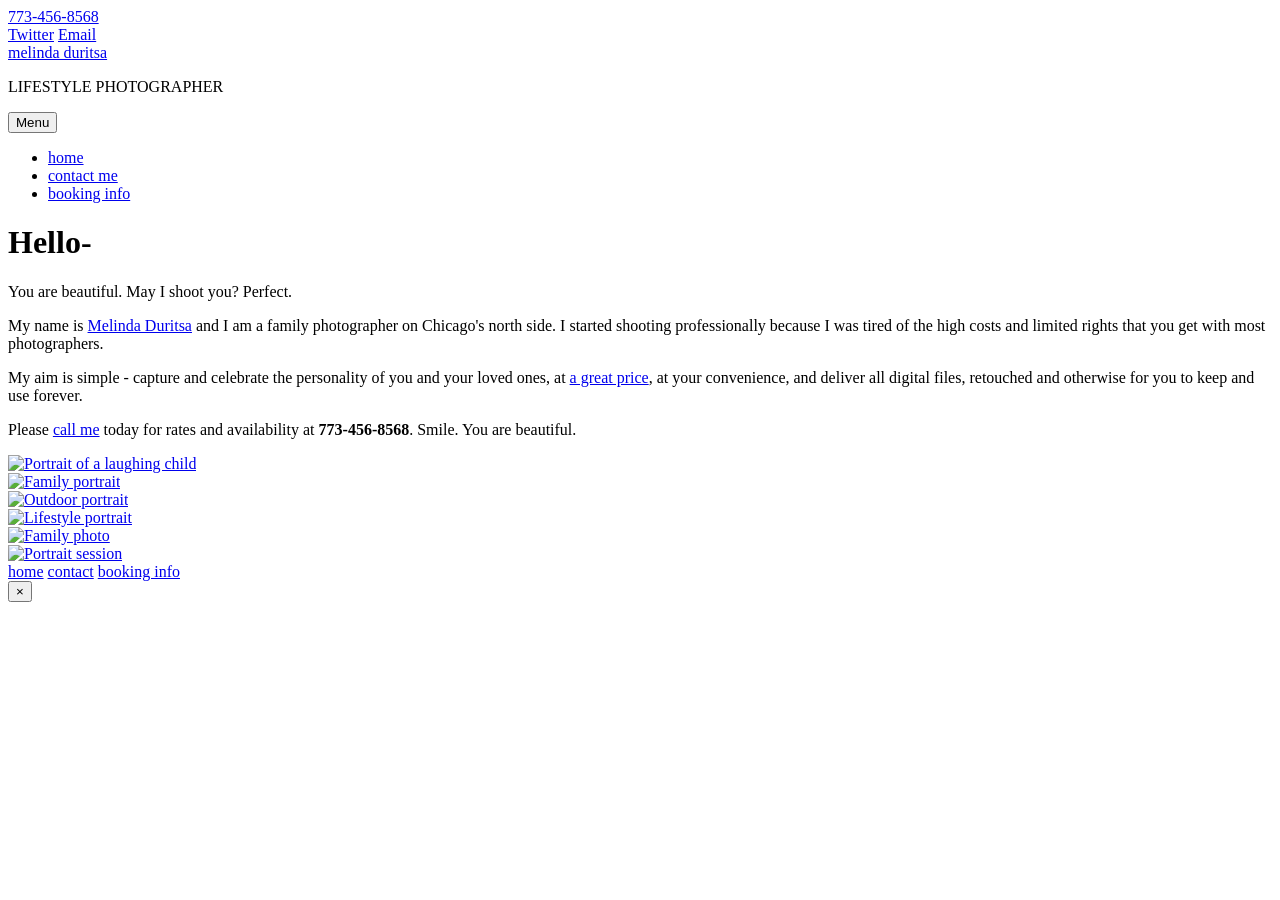
==== index.html @ cd5fc7f1 "Add static site pages, styles, and scripts" ====
<!DOCTYPE html>
<html lang="en">
<head>
  <meta charset="utf-8">
  <meta name="viewport" content="width=device-width, initial-scale=1">
  <title>melinda duritsa - home</title>
  <meta name="description" content="Melinda Duritsa is a lifestyle photographer in Chicago. If you are looking for a family photographer, please give Melinda Duritsa a call.">
  <meta name="keywords" content="Melinda, Duritsa, Durista, Chicago, family, photographer, portrait, photography, lifestyle, black and white, color, digital, shoot">
  <meta property="og:site_name" content="melinda duritsa">
  <meta property="og:title" content="melinda duritsa">
  <meta property="og:description" content="Melinda Duritsa is a lifestyle photographer in Chicago. If you are looking for a family photographer, please give Melinda Duritsa a call.">
  <meta property="og:image" content="images/gallery/4892887.jpg">
  <link rel="stylesheet" href="css/site.css">
</head>
<body>
  <header class="topbar">
    <div class="wrap topbar-inner">
      <a class="phone" href="tel:7734568568">773-456-8568</a>
      <div class="social">
        <a class="social-icon twitter" href="https://twitter.com/melindaduritsa" target="_blank" rel="noopener noreferrer" title="Twitter"><span>Twitter</span></a>
        <a class="social-icon mail" href="mailto:melinda@melindaduritsa.com" title="Email Melinda"><span>Email</span></a>
      </div>
    </div>
  </header>

  <div class="page">
    <div class="wrap">
      <div class="brand-row">
        <div class="logo">
          <a href="index.html">melinda duritsa</a>
          <p class="tagline">LIFESTYLE PHOTOGRAPHER</p>
        </div>
        <button class="nav-toggle" type="button" aria-expanded="false" aria-controls="site-nav">Menu</button>
        <ul class="nav" id="site-nav">
          <li><a href="index.html" aria-current="page">home</a></li>
          <li><a href="contact-me.html">contact me</a></li>
          <li><a href="booking-info.html">booking info</a></li>
        </ul>
      </div>

      <div class="banner">
        <div class="banner-photo" role="img" aria-label="Melinda Duritsa holding a camera">
          <span class="corner tl"></span>
          <span class="corner tr"></span>
          <span class="corner bl"></span>
          <span class="corner br"></span>
        </div>
      </div>

      <main class="content">
        <h1 class="script hello">Hello-</h1>
        <div class="columns intro">
          <div class="col">
            <p>You are beautiful. May I shoot you? Perfect.</p>
            <p>My name is <a href="mailto:melinda@melindaduritsa.com">Melinda Duritsa</a> and I am a family photographer on Chicago's north side. I started shooting professionally because I was tired of the high costs and limited rights that you get with most photographers.</p>
          </div>
          <div class="col">
            <p>My aim is simple - capture and celebrate the personality of you and your loved ones, at <a href="booking-info.html">a great price</a>, at your convenience, and deliver all digital files, retouched and otherwise for you to keep and use forever.</p>
            <p>Please <a href="contact-me.html">call me</a> today for rates and availability at <strong>773-456-8568</strong>. Smile. You are beautiful.</p>
          </div>
        </div>

        <div class="gallery">
          <a href="images/gallery/4892887_orig.jpg" data-lightbox data-alt="Portrait of a laughing child">
            <div class="frame"><img src="images/gallery/4892887.jpg" alt="Portrait of a laughing child"></div>
          </a>
          <a href="images/gallery/2043971_orig.jpg" data-lightbox data-alt="Family portrait">
            <div class="frame"><img src="images/gallery/2043971.jpg" alt="Family portrait"></div>
          </a>
          <a href="images/gallery/9996010_orig.jpg" data-lightbox data-alt="Outdoor portrait">
            <div class="frame"><img src="images/gallery/9996010.jpg" alt="Outdoor portrait"></div>
          </a>
          <a href="images/gallery/5608365_orig.jpg" data-lightbox data-alt="Lifestyle portrait">
            <div class="frame"><img src="images/gallery/5608365.jpg" alt="Lifestyle portrait"></div>
          </a>
          <a href="images/gallery/6773815_orig.jpg" data-lightbox data-alt="Family photo">
            <div class="frame"><img src="images/gallery/6773815.jpg" alt="Family photo"></div>
          </a>
          <a href="images/gallery/443622_orig.jpg" data-lightbox data-alt="Portrait session">
            <div class="frame"><img src="images/gallery/443622.jpg" alt="Portrait session"></div>
          </a>
        </div>
      </main>
    </div>
  </div>

  <footer class="footer wrap">
    <a href="index.html">home</a>
    <a href="contact-me.html">contact</a>
    <a href="booking-info.html">booking info</a>
  </footer>

  <div class="lightbox" role="dialog" aria-modal="true" aria-label="Photo">
    <button class="lightbox-close" type="button" aria-label="Close">&times;</button>
    <img alt="">
  </div>

  <script src="js/site.js"></script>
</body>
</html>
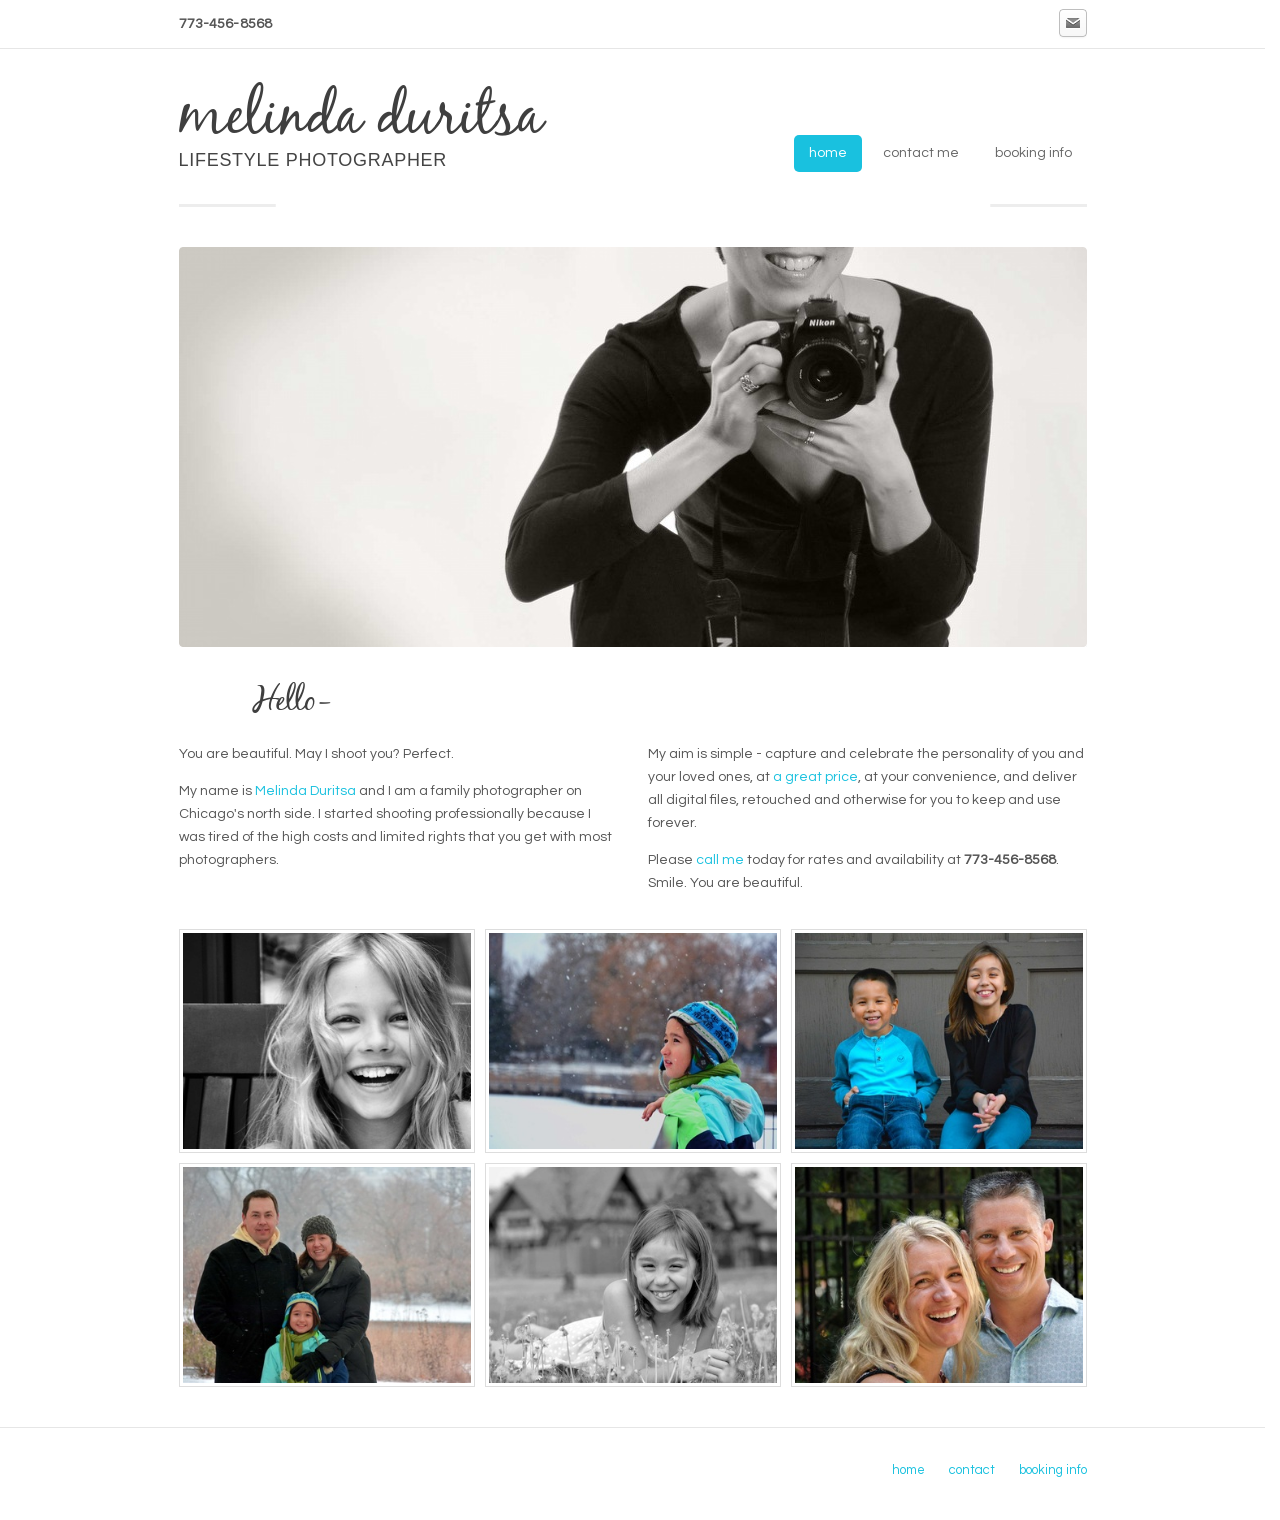
==== commit df279db4: "Clean up header, footer, gallery lightbox, and contact alignment - Lightbox: prev/next arrows and ar" ====
--- a/index.html
+++ b/index.html
@@ -17,7 +17,6 @@
     <div class="wrap topbar-inner">
       <a class="phone" href="tel:7734568568">773-456-8568</a>
       <div class="social">
-        <a class="social-icon twitter" href="https://twitter.com/melindaduritsa" target="_blank" rel="noopener noreferrer" title="Twitter"><span>Twitter</span></a>
         <a class="social-icon mail" href="mailto:melinda@melindaduritsa.com" title="Email Melinda"><span>Email</span></a>
       </div>
     </div>
@@ -92,6 +91,8 @@
 
   <div class="lightbox" role="dialog" aria-modal="true" aria-label="Photo">
     <button class="lightbox-close" type="button" aria-label="Close">&times;</button>
+    <button class="lightbox-nav lightbox-prev" type="button" aria-label="Previous photo">&#8249;</button>
+    <button class="lightbox-nav lightbox-next" type="button" aria-label="Next photo">&#8250;</button>
     <img alt="">
   </div>
 
--- a/css/site.css
+++ b/css/site.css
@@ -0,0 +1,700 @@
+@font-face {
+  font-family: "BlackJack";
+  src: url("../fonts/BlackJack.ttf") format("truetype");
+  font-weight: normal;
+  font-style: normal;
+  font-display: swap;
+}
+
+@font-face {
+  font-family: "Questrial";
+  font-style: normal;
+  font-weight: 400;
+  font-display: swap;
+  src: url("../fonts/questrial-2.woff2") format("woff2");
+  unicode-range: U+0000-00FF, U+0131, U+0152-0153, U+02BB-02BC, U+02C6, U+02DA, U+02DC, U+2000-206F, U+20AC, U+2122, U+2191, U+2193, U+2212, U+2215, U+FEFF, U+FFFD;
+}
+
+@font-face {
+  font-family: "Questrial";
+  font-style: normal;
+  font-weight: 400;
+  font-display: swap;
+  src: url("../fonts/questrial-1.woff2") format("woff2");
+  unicode-range: U+0100-02BA, U+02BD-02C5, U+02C7-02CC, U+02CE-02D7, U+02DD-02FF, U+1E00-1EFF, U+2020, U+20A0-20AB, U+20AD-20C0, U+2113, U+2C60-2C7F, U+A720-A7FF;
+}
+
+:root {
+  --cyan: #19c1df;
+  --cyan-dark: #0e8ca3;
+  --ink: #3f3f3f;
+  --body: #555;
+  --muted: #888;
+  --rule: #e6e6e6;
+  --nav: #666;
+  --max: 940px;
+}
+
+*,
+*::before,
+*::after {
+  box-sizing: border-box;
+}
+
+html,
+body {
+  margin: 0;
+  padding: 0;
+}
+
+/* Reserve the scrollbar track so the centered layout does not shift
+   sideways between pages that scroll and pages that do not. */
+html {
+  scrollbar-gutter: stable;
+}
+
+body {
+  font-family: "Questrial", "Open Sans", sans-serif;
+  font-size: 14px;
+  line-height: 23px;
+  color: var(--body);
+  background: #fff;
+}
+
+img {
+  max-width: 100%;
+  height: auto;
+  border: 0;
+}
+
+a {
+  color: var(--cyan);
+  text-decoration: none;
+}
+
+a:hover {
+  color: var(--cyan-dark);
+}
+
+.wrap {
+  width: 100%;
+  max-width: var(--max);
+  margin: 0 auto;
+  padding: 0 16px;
+}
+
+/* Top bar: phone + social */
+.topbar {
+  width: 100%;
+}
+
+.topbar-inner {
+  display: flex;
+  align-items: center;
+  justify-content: space-between;
+  gap: 12px;
+  min-height: 48px;
+  padding-top: 6px;
+  padding-bottom: 6px;
+}
+
+.phone {
+  font-weight: 600;
+  color: var(--body);
+  letter-spacing: 0.01em;
+}
+
+.social {
+  display: flex;
+  align-items: center;
+  gap: 4px;
+}
+
+.social-icon {
+  display: inline-block;
+  width: 28px;
+  height: 30px;
+  overflow: hidden;
+  background: url("../images/theme/social-icons.png") no-repeat;
+}
+
+.social-icon.mail {
+  background-position: -97px 0;
+}
+
+.social-icon.mail:hover {
+  background-position: -97px -30px;
+}
+
+.social-icon span {
+  position: absolute;
+  width: 1px;
+  height: 1px;
+  overflow: hidden;
+  clip: rect(0 0 0 0);
+}
+
+/* Page shell with hairline rules like the original */
+.page {
+  border-top: 1px solid var(--rule);
+  border-bottom: 1px solid var(--rule);
+  padding: 27px 0 20px;
+}
+
+/* Brand + nav */
+.brand-row {
+  display: flex;
+  align-items: flex-end;
+  justify-content: space-between;
+  gap: 20px;
+  padding-bottom: 35px;
+  margin-bottom: 40px;
+  background: url("../images/theme/separator.png") no-repeat bottom left;
+  background-size: 100% 3px;
+}
+
+.logo {
+  max-width: 400px;
+}
+
+.logo a {
+  font-family: "BlackJack", cursive;
+  font-size: 60px;
+  line-height: 85px;
+  color: var(--ink);
+  text-shadow: 1px 1px 0 #fff;
+  display: inline-block;
+}
+
+.logo a:hover {
+  color: var(--ink);
+}
+
+.tagline {
+  margin: -12px 0 0;
+  font-family: Arial, Helvetica, sans-serif;
+  font-size: 18px;
+  letter-spacing: 0.04em;
+  color: #444;
+}
+
+.nav-toggle {
+  display: none;
+  border: 1px solid #bebebe;
+  background: #fff;
+  color: var(--nav);
+  border-radius: 5px;
+  padding: 8px 12px;
+  font-family: inherit;
+  font-size: 13px;
+  cursor: pointer;
+}
+
+.nav {
+  list-style: none;
+  margin: 0;
+  padding: 0;
+  display: flex;
+  flex-wrap: wrap;
+  justify-content: flex-end;
+  gap: 6px;
+}
+
+.nav a {
+  display: block;
+  color: var(--nav);
+  padding: 7px 15px;
+  border-radius: 5px;
+  border: 0;
+}
+
+.nav a:hover {
+  color: var(--cyan);
+  background: #fff;
+  border: 1px solid #bebebe;
+  padding: 6px 14px;
+}
+
+.nav a[aria-current="page"] {
+  background: var(--cyan);
+  color: #fff;
+  border: none;
+  padding: 7px 15px;
+}
+
+.nav a[aria-current="page"]:hover {
+  background: var(--cyan);
+  color: #fff;
+  border: none;
+  padding: 7px 15px;
+}
+
+/* Home banner */
+.banner {
+  position: relative;
+  width: 100%;
+  height: 400px;
+  margin-bottom: 35px;
+  padding-bottom: 40px;
+  background: url("../images/theme/separator.png") no-repeat bottom left;
+  background-size: 100% 3px;
+}
+
+.banner-photo {
+  position: relative;
+  width: 100%;
+  height: 400px;
+  background: #f4f4f4 url("../images/header.jpg") no-repeat 0 0;
+  background-size: cover;
+}
+
+.corner {
+  position: absolute;
+  width: 4px;
+  height: 4px;
+  background-repeat: no-repeat;
+}
+
+.corner.tl {
+  top: 0;
+  left: 0;
+  background-image: url("../images/theme/corner-top-left.png");
+}
+
+.corner.tr {
+  top: 0;
+  right: 0;
+  background-image: url("../images/theme/corner-top-right.png");
+}
+
+.corner.bl {
+  bottom: 0;
+  left: 0;
+  background-image: url("../images/theme/corner-bottom-left.png");
+}
+
+.corner.br {
+  bottom: 0;
+  right: 0;
+  background-image: url("../images/theme/corner-bottom-right.png");
+}
+
+.inner-page .banner {
+  display: none;
+}
+
+/* Content */
+.content {
+  min-height: 400px;
+}
+
+h1.script,
+h2.script {
+  font-family: "BlackJack", cursive;
+  font-size: 34px;
+  font-weight: normal;
+  line-height: 1.2;
+  letter-spacing: -1px;
+  color: var(--ink);
+  margin: 0 0 20px;
+}
+
+.hello {
+  padding-left: 2.2em;
+}
+
+.columns {
+  display: flex;
+  gap: 30px;
+}
+
+.columns p {
+  margin: 0 0 1em;
+}
+
+.columns .col {
+  flex: 1;
+}
+
+.intro .col {
+  flex: 1 1 50%;
+}
+
+/* Gallery */
+.gallery {
+  display: grid;
+  grid-template-columns: repeat(3, 1fr);
+  gap: 10px;
+  margin: 20px 0;
+}
+
+.gallery a {
+  display: block;
+  border: 1px solid #ddd;
+  padding: 3px;
+  background: #fff;
+}
+
+.gallery .frame {
+  position: relative;
+  width: 100%;
+  padding-bottom: 75%;
+  overflow: hidden;
+}
+
+.gallery img {
+  position: absolute;
+  inset: 0;
+  width: 100%;
+  height: 100%;
+  object-fit: cover;
+  object-position: center 20%;
+}
+
+/* Booking layout */
+.booking {
+  display: flex;
+  gap: 30px;
+  align-items: flex-start;
+}
+
+.booking-photo {
+  flex: 0 0 29%;
+  max-width: 252px;
+  padding: 10px 0;
+  text-align: center;
+}
+
+.booking-photo img {
+  width: 100%;
+  max-width: 252px;
+  border: 1px solid #ccc;
+  padding: 3px;
+  background: #fff;
+}
+
+.booking-copy {
+  flex: 1 1 71%;
+}
+
+.booking-copy h2 {
+  font-family: inherit;
+  font-size: 1.35em;
+  font-weight: 700;
+  color: var(--body);
+  margin: 0 0 1em;
+}
+
+.rate {
+  font-size: 1.2em;
+  margin: 1.1em 0 0.2em;
+}
+
+.thanks {
+  margin-top: 1.5em;
+}
+
+/* Contact */
+.contact {
+  display: flex;
+  gap: 30px;
+}
+
+.contact > * {
+  flex: 1 1 50%;
+}
+
+.contact > div > *:first-child {
+  margin-top: 0;
+}
+
+.lead-phone,
+.lead-email {
+  font-size: 1.45em;
+  font-weight: 700;
+  margin: 0.15em 0 1em;
+}
+
+.form-title {
+  font-size: 1.35em;
+  font-weight: 700;
+  margin: 0 0 0.6em;
+}
+
+form.contact-form {
+  margin-top: 10px;
+}
+
+.field {
+  margin: 5px 0 14px;
+}
+
+.field label,
+.field .label {
+  display: block;
+  color: var(--muted);
+  font-size: 13px;
+  font-weight: normal;
+  padding: 10px 0 4px;
+}
+
+.req {
+  color: #c00;
+}
+
+.name-row {
+  display: flex;
+  gap: 12px;
+}
+
+.name-row > div {
+  flex: 1;
+}
+
+.sublabel {
+  display: block;
+  color: var(--muted);
+  font-size: 11px;
+  padding-top: 4px;
+}
+
+input[type="text"],
+input[type="email"],
+textarea {
+  width: 100%;
+  max-width: 370px;
+  color: #666;
+  border: 1px solid #bebebe;
+  padding: 8px 5px;
+  background: #fff;
+  border-radius: 4px;
+  box-shadow: inset 1px 1px 1px 1px rgba(0, 0, 0, 0.1);
+  font-size: 12px;
+  font-family: inherit;
+}
+
+textarea {
+  height: 200px;
+  resize: vertical;
+}
+
+.name-row input {
+  max-width: none;
+}
+
+.btn {
+  display: inline-block;
+  margin-top: 10px;
+  margin-bottom: 10px;
+  padding: 3px 15px;
+  min-height: 33px;
+  line-height: 27px;
+  color: #fff !important;
+  background: var(--cyan);
+  border: 0;
+  border-radius: 5px;
+  font-size: 12px;
+  font-family: inherit;
+  cursor: pointer;
+}
+
+.btn:hover {
+  background: var(--cyan-dark);
+}
+
+.form-note {
+  max-width: 370px;
+  font-size: 12px;
+  color: var(--muted);
+  line-height: 1.5;
+  margin: 0 0 8px;
+}
+
+.form-status {
+  display: none;
+  max-width: 370px;
+  margin: 12px 0;
+  padding: 10px 12px;
+  border-radius: 4px;
+  background: #f3fbfc;
+  color: var(--ink);
+}
+
+.form-status.is-visible {
+  display: block;
+}
+
+.form-status.is-error {
+  background: #fff4f4;
+}
+
+.hp {
+  position: absolute;
+  left: -9999px;
+  height: 0;
+  overflow: hidden;
+}
+
+/* Footer */
+.footer {
+  padding-top: 30px;
+  padding-bottom: 38px;
+  text-align: right;
+  color: var(--body);
+  font-size: 13px;
+  line-height: 24px;
+}
+
+.footer a {
+  margin-left: 1.6em;
+}
+
+.footer a:first-child {
+  margin-left: 0;
+}
+
+/* Lightbox */
+.lightbox {
+  position: fixed;
+  inset: 0;
+  background: rgba(0, 0, 0, 0.85);
+  display: none;
+  align-items: center;
+  justify-content: center;
+  z-index: 1000;
+  padding: 24px;
+}
+
+.lightbox.is-open {
+  display: flex;
+}
+
+.lightbox img {
+  max-width: min(1100px, 100%);
+  max-height: 90vh;
+  box-shadow: 0 8px 40px rgba(0, 0, 0, 0.4);
+}
+
+.lightbox-close {
+  position: absolute;
+  top: 12px;
+  right: 18px;
+  color: #fff;
+  font-size: 28px;
+  background: none;
+  border: 0;
+  cursor: pointer;
+  line-height: 1;
+}
+
+.lightbox-nav {
+  position: absolute;
+  top: 50%;
+  transform: translateY(-50%);
+  width: 44px;
+  height: 60px;
+  color: #fff;
+  font-size: 44px;
+  font-family: inherit;
+  background: none;
+  border: 0;
+  cursor: pointer;
+  line-height: 1;
+  opacity: 0.7;
+}
+
+.lightbox-nav:hover {
+  opacity: 1;
+}
+
+.lightbox-prev {
+  left: 18px;
+}
+
+.lightbox-next {
+  right: 18px;
+}
+
+/* Mobile */
+@media (max-width: 800px) {
+  .logo a {
+    font-size: 42px;
+    line-height: 1.1;
+  }
+
+  .brand-row {
+    flex-wrap: wrap;
+    padding-bottom: 24px;
+    margin-bottom: 24px;
+  }
+
+  .nav-toggle {
+    display: inline-block;
+    margin-left: auto;
+  }
+
+  .nav {
+    display: none;
+    width: 100%;
+    flex-direction: column;
+    align-items: stretch;
+  }
+
+  .nav.is-open {
+    display: flex;
+  }
+
+  .banner,
+  .banner-photo {
+    height: 220px;
+  }
+
+  .hello {
+    padding-left: 0;
+  }
+
+  .columns,
+  .booking,
+  .contact {
+    flex-direction: column;
+  }
+
+  .booking-photo {
+    flex: none;
+    max-width: 220px;
+  }
+
+  .gallery {
+    grid-template-columns: repeat(2, 1fr);
+  }
+
+  input[type="text"],
+  input[type="email"],
+  textarea {
+    max-width: 100%;
+  }
+}
+
+@media (max-width: 520px) {
+  .topbar-inner {
+    flex-wrap: wrap;
+  }
+
+  .gallery {
+    grid-template-columns: 1fr;
+  }
+
+  .banner,
+  .banner-photo {
+    height: 160px;
+  }
+
+  .footer {
+    text-align: left;
+  }
+
+  .footer a {
+    display: inline-block;
+    margin: 0 1em 0 0;
+  }
+}
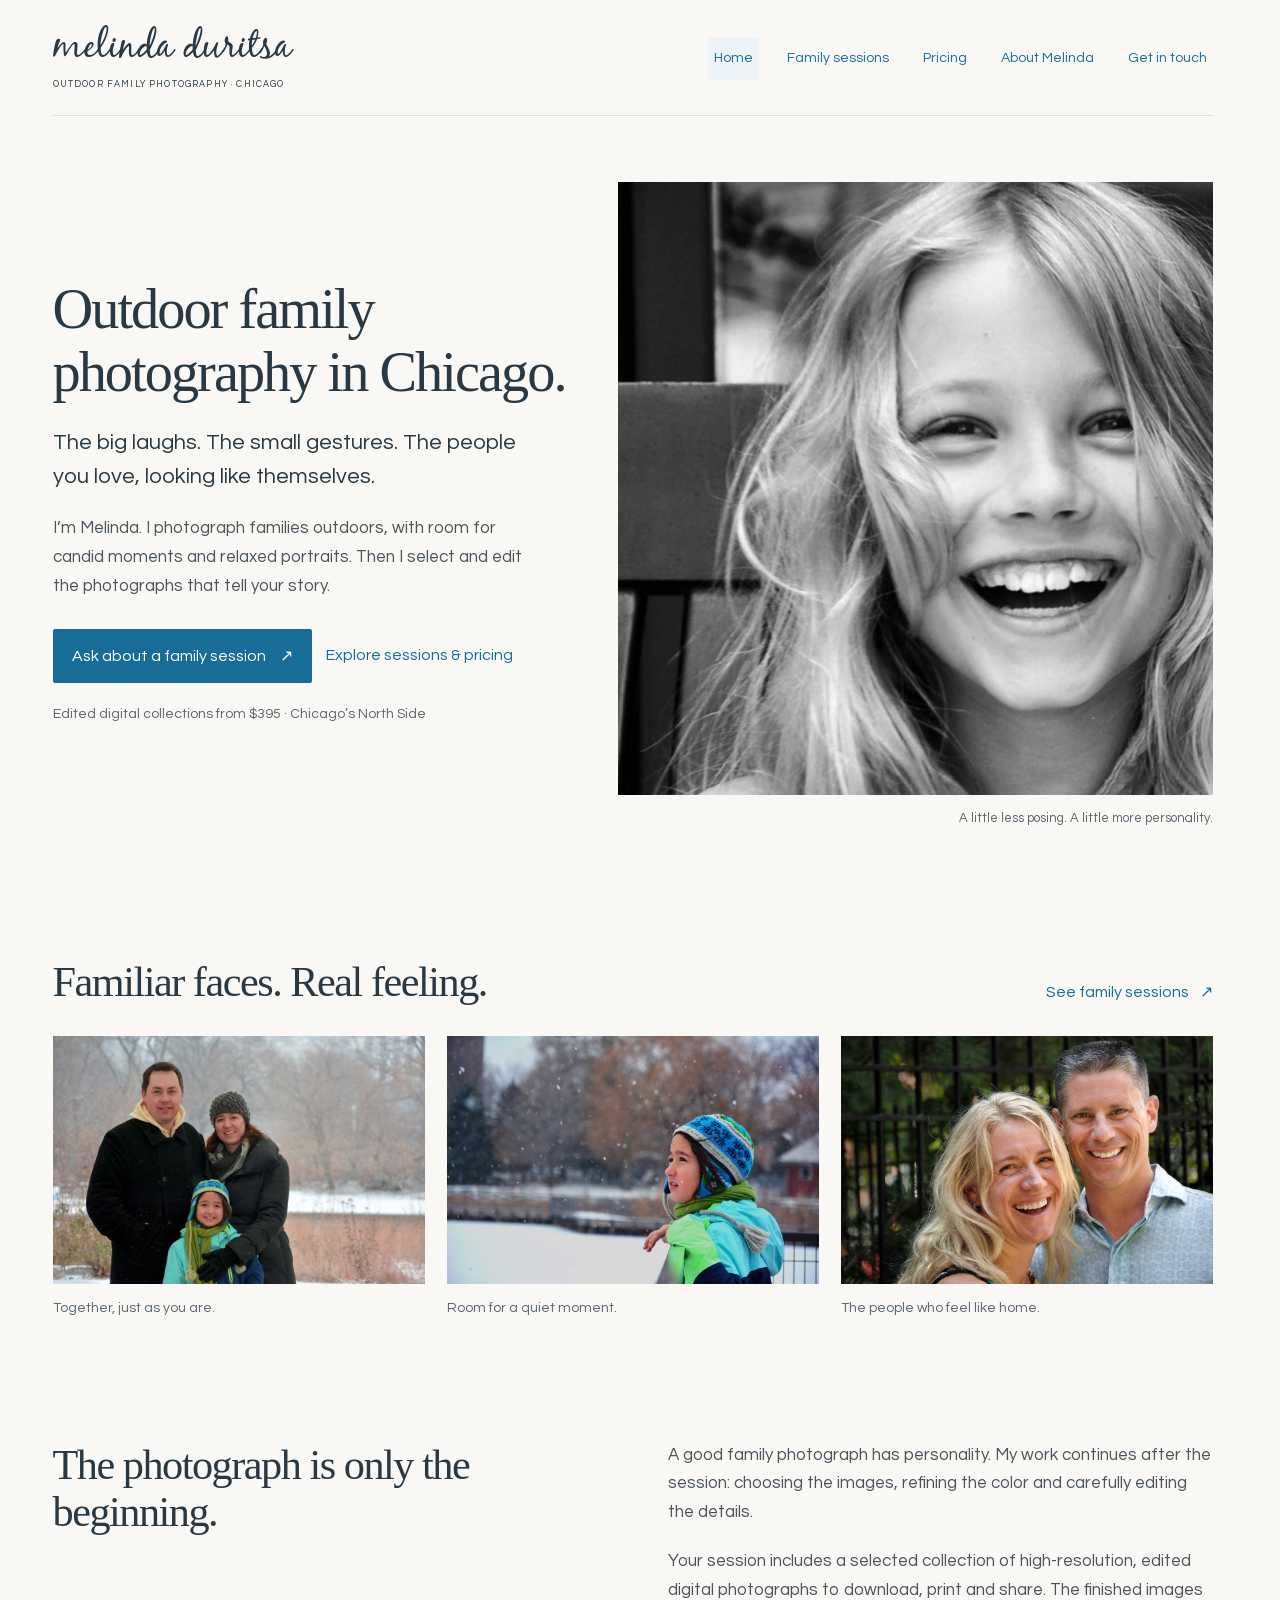
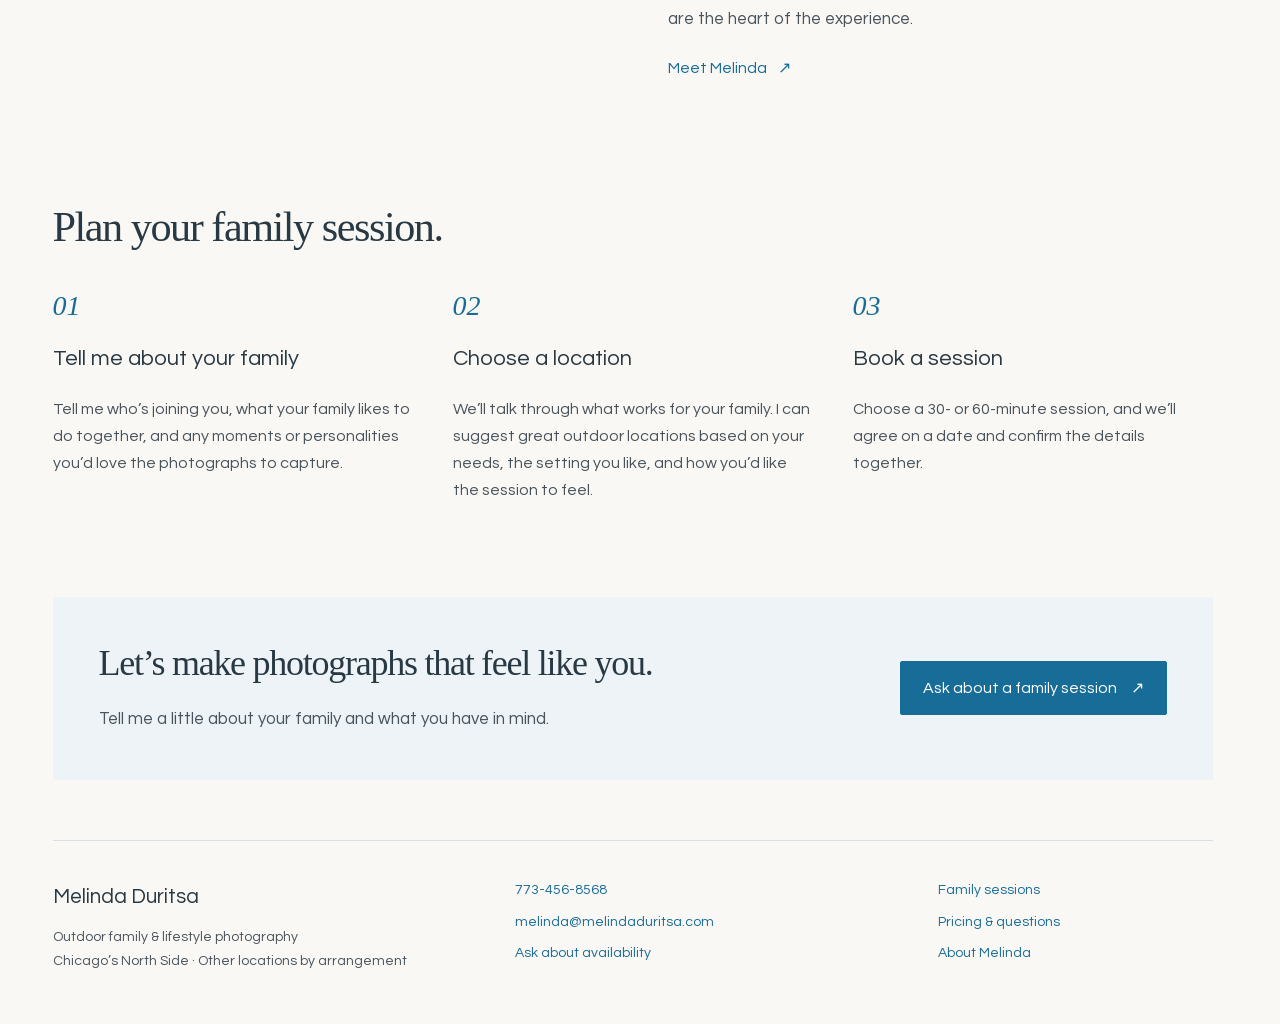
==== commit e0633f30: "Save reviewed website source and verification tools Snapshot of local commit d6d632de5c733034654852f" ====
--- a/index.html
+++ b/index.html
@@ -1,101 +1,321 @@
-<!DOCTYPE html>
+<!doctype html>
 <html lang="en">
-<head>
-  <meta charset="utf-8">
-  <meta name="viewport" content="width=device-width, initial-scale=1">
-  <title>melinda duritsa - home</title>
-  <meta name="description" content="Melinda Duritsa is a lifestyle photographer in Chicago. If you are looking for a family photographer, please give Melinda Duritsa a call.">
-  <meta name="keywords" content="Melinda, Duritsa, Durista, Chicago, family, photographer, portrait, photography, lifestyle, black and white, color, digital, shoot">
-  <meta property="og:site_name" content="melinda duritsa">
-  <meta property="og:title" content="melinda duritsa">
-  <meta property="og:description" content="Melinda Duritsa is a lifestyle photographer in Chicago. If you are looking for a family photographer, please give Melinda Duritsa a call.">
-  <meta property="og:image" content="images/gallery/4892887.jpg">
-  <link rel="stylesheet" href="css/site.css">
-</head>
-<body>
-  <header class="topbar">
-    <div class="wrap topbar-inner">
-      <a class="phone" href="tel:7734568568">773-456-8568</a>
-      <div class="social">
-        <a class="social-icon mail" href="mailto:melinda@melindaduritsa.com" title="Email Melinda"><span>Email</span></a>
+  <head>
+    <meta charset="utf-8" />
+    <meta name="viewport" content="width=device-width, initial-scale=1" />
+    <title>Chicago Outdoor Family Photographer | Melinda Duritsa</title>
+    <meta
+      name="description"
+      content="Candid outdoor family photography on Chicago’s North Side. Melinda Duritsa creates relaxed portraits and thoughtfully edited digital collections from $395."
+    />
+    <link rel="canonical" href="https://www.melindaduritsa.com/" />
+    <meta name="theme-color" content="#faf8f4" />
+    <meta property="og:type" content="website" />
+    <meta property="og:site_name" content="Melinda Duritsa Photography" />
+    <meta
+      property="og:title"
+      content="Chicago Outdoor Family Photographer | Melinda Duritsa"
+    />
+    <meta
+      property="og:description"
+      content="Candid outdoor family photography on Chicago’s North Side. Melinda Duritsa creates relaxed portraits and thoughtfully edited digital collections from $395."
+    />
+    <meta property="og:url" content="https://www.melindaduritsa.com/" />
+    <meta
+      property="og:image"
+      content="https://www.melindaduritsa.com/images/gallery/5608365_orig.jpg"
+    />
+    <meta property="og:image:alt" content="Photograph by Melinda Duritsa" />
+    <meta name="twitter:card" content="summary_large_image" />
+    <link rel="stylesheet" href="/css/site.css" />
+    <script type="application/ld+json">
+      {
+        "@context": "https://schema.org",
+        "@graph": [
+          {
+            "@type": "Person",
+            "@id": "https://www.melindaduritsa.com/#melinda",
+            "name": "Melinda Duritsa",
+            "url": "https://www.melindaduritsa.com/about.html",
+            "jobTitle": "Outdoor family photographer",
+            "image": "https://www.melindaduritsa.com/images/booking.jpg",
+            "worksFor": { "@id": "https://www.melindaduritsa.com/#business" }
+          },
+          {
+            "@type": "Organization",
+            "@id": "https://www.melindaduritsa.com/#business",
+            "name": "Melinda Duritsa Photography",
+            "url": "https://www.melindaduritsa.com/",
+            "email": "melinda@melindaduritsa.com",
+            "telephone": "+1-773-456-8568",
+            "founder": { "@id": "https://www.melindaduritsa.com/#melinda" },
+            "areaServed": { "@type": "City", "name": "Chicago" },
+            "description": "Outdoor family and lifestyle photography on Chicago’s North Side, with selected and edited digital photographs."
+          },
+          {
+            "@type": "WebSite",
+            "@id": "https://www.melindaduritsa.com/#website",
+            "url": "https://www.melindaduritsa.com/",
+            "name": "Melinda Duritsa Photography",
+            "publisher": { "@id": "https://www.melindaduritsa.com/#business" }
+          },
+          {
+            "@type": "WebPage",
+            "@id": "https://www.melindaduritsa.com/#webpage",
+            "url": "https://www.melindaduritsa.com/",
+            "name": "Chicago Outdoor Family Photographer | Melinda Duritsa",
+            "description": "Candid outdoor family photography on Chicago’s North Side. Melinda Duritsa creates relaxed portraits and thoughtfully edited digital collections from $395.",
+            "isPartOf": { "@id": "https://www.melindaduritsa.com/#website" },
+            "about": {
+              "@id": "https://www.melindaduritsa.com/#family-photography"
+            }
+          },
+          {
+            "@type": "Service",
+            "@id": "https://www.melindaduritsa.com/#family-photography",
+            "name": "Outdoor family photography",
+            "serviceType": "Outdoor family and lifestyle photography",
+            "provider": { "@id": "https://www.melindaduritsa.com/#business" },
+            "areaServed": { "@type": "City", "name": "Chicago" },
+            "url": "https://www.melindaduritsa.com/family-photography.html"
+          }
+        ]
+      }
+    </script>
+  </head>
+  <body>
+    <a class="skip-link" href="#main">Skip to content</a>
+    <header class="site-header wrap">
+      <a class="brand" href="/"
+        >melinda duritsa<span>OUTDOOR FAMILY PHOTOGRAPHY · CHICAGO</span></a
+      >
+      <nav aria-label="Main navigation">
+        <button
+          class="nav-toggle"
+          type="button"
+          aria-expanded="false"
+          aria-controls="site-nav"
+          hidden
+        >
+          Menu
+        </button>
+        <ul id="site-nav" class="nav">
+          <li><a href="/" aria-current="page">Home</a></li>
+          <li><a href="/family-photography.html">Family sessions</a></li>
+          <li><a href="/booking-info.html">Pricing</a></li>
+          <li><a href="/about.html">About Melinda</a></li>
+          <li><a href="/contact-me.html">Get in touch</a></li>
+        </ul>
+      </nav>
+    </header>
+    <main id="main" class="wrap" tabindex="-1">
+      <section class="hero">
+        <div class="hero-copy">
+          <h1>Outdoor family photography in Chicago.</h1>
+          <p class="lead">
+            The big laughs. The small gestures. The people you love, looking
+            like themselves.
+          </p>
+          <p>
+            I’m Melinda. I photograph families outdoors, with room for candid
+            moments and relaxed portraits. Then I select and edit the
+            photographs that tell your story.
+          </p>
+          <div class="actions">
+            <a class="button" href="/contact-me.html"
+              >Ask about a family session <span aria-hidden="true">↗</span></a
+            ><a class="text-link" href="/booking-info.html"
+              >Explore sessions &amp; pricing</a
+            >
+          </div>
+          <p class="fine">
+            Edited digital collections from $395 · Chicago’s North Side
+          </p>
+        </div>
+        <figure class="hero-photo">
+          <img
+            class=""
+            src="/images/gallery/4892887_orig.jpg"
+            alt="Black-and-white portrait of a child laughing on a bench"
+            width="1100"
+            height="733"
+            fetchpriority="high"
+            decoding="async"
+          />
+          <figcaption>
+            A little less posing. A little more personality.
+          </figcaption>
+        </figure>
+      </section>
+      <section class="section">
+        <div class="section-heading">
+          <div>
+            <h2>Familiar faces. Real feeling.</h2>
+          </div>
+          <a class="text-link" href="/family-photography.html"
+            >See family sessions <span aria-hidden="true">↗</span></a
+          >
+        </div>
+        <div class="gallery">
+          <figure>
+            <a
+              href="/images/gallery/5608365_orig.jpg"
+              data-lightbox
+              data-alt="Two adults and a child gathered outdoors in the snow"
+              aria-label="Enlarge: Two adults and a child gathered outdoors in the snow"
+              ><img
+                class=""
+                src="/images/gallery/5608365_orig.jpg"
+                alt="Two adults and a child gathered outdoors in the snow"
+                width="1100"
+                height="733"
+                loading="lazy"
+                decoding="async"
+            /></a>
+            <figcaption>Together, just as you are.</figcaption>
+          </figure>
+          <figure>
+            <a
+              href="/images/gallery/2043971_orig.jpg"
+              data-lightbox
+              data-alt="Child in a colorful winter coat watching falling snow"
+              aria-label="Enlarge: Child in a colorful winter coat watching falling snow"
+              ><img
+                class=""
+                src="/images/gallery/2043971_orig.jpg"
+                alt="Child in a colorful winter coat watching falling snow"
+                width="1100"
+                height="733"
+                loading="lazy"
+                decoding="async"
+            /></a>
+            <figcaption>Room for a quiet moment.</figcaption>
+          </figure>
+          <figure>
+            <a
+              href="/images/gallery/443622_orig.jpg"
+              data-lightbox
+              data-alt="Two adults smiling together beside an outdoor fence"
+              aria-label="Enlarge: Two adults smiling together beside an outdoor fence"
+              ><img
+                class=""
+                src="/images/gallery/443622_orig.jpg"
+                alt="Two adults smiling together beside an outdoor fence"
+                width="1100"
+                height="733"
+                loading="lazy"
+                decoding="async"
+            /></a>
+            <figcaption>The people who feel like home.</figcaption>
+          </figure>
+        </div>
+      </section>
+      <section class="split section story">
+        <div>
+          <h2>The photograph is only the beginning.</h2>
+        </div>
+        <div>
+          <p>
+            A good family photograph has personality. My work continues after
+            the session: choosing the images, refining the color and carefully
+            editing the details.
+          </p>
+          <p>
+            Your session includes a selected collection of high-resolution,
+            edited digital photographs to download, print and share. The
+            finished images are the heart of the experience.
+          </p>
+          <a class="text-link" href="/about.html"
+            >Meet Melinda <span aria-hidden="true">↗</span></a
+          >
+        </div>
+      </section>
+      <section class="section">
+        <h2>Plan your family session.</h2>
+        <ol class="steps">
+          <li>
+            <span>01</span>
+            <h3>Tell me about your family</h3>
+            <p>
+              Tell me who’s joining you, what your family likes to do together,
+              and any moments or personalities you’d love the photographs to
+              capture.
+            </p>
+          </li>
+          <li>
+            <span>02</span>
+            <h3>Choose a location</h3>
+            <p>
+              We’ll talk through what works for your family. I can suggest great
+              outdoor locations based on your needs, the setting you like, and
+              how you’d like the session to feel.
+            </p>
+          </li>
+          <li>
+            <span>03</span>
+            <h3>Book a session</h3>
+            <p>
+              Choose a 30- or 60-minute session, and we’ll agree on a date and
+              confirm the details together.
+            </p>
+          </li>
+        </ol>
+      </section>
+      <section class="closing">
+        <div>
+          <h2>Let’s make photographs that feel like you.</h2>
+          <p>Tell me a little about your family and what you have in mind.</p>
+        </div>
+        <a class="button" href="/contact-me.html"
+          >Ask about a family session <span aria-hidden="true">↗</span></a
+        >
+      </section>
+    </main>
+    <footer class="site-footer wrap">
+      <div>
+        <a class="footer-brand" href="/">Melinda Duritsa</a>
+        <p>
+          Outdoor family &amp; lifestyle photography<br />Chicago’s North Side ·
+          Other locations by arrangement
+        </p>
       </div>
-    </div>
-  </header>
-
-  <div class="page">
-    <div class="wrap">
-      <div class="brand-row">
-        <div class="logo">
-          <a href="index.html">melinda duritsa</a>
-          <p class="tagline">LIFESTYLE PHOTOGRAPHER</p>
-        </div>
-        <button class="nav-toggle" type="button" aria-expanded="false" aria-controls="site-nav">Menu</button>
-        <ul class="nav" id="site-nav">
-          <li><a href="index.html" aria-current="page">home</a></li>
-          <li><a href="contact-me.html">contact me</a></li>
-          <li><a href="booking-info.html">booking info</a></li>
-        </ul>
+      <div>
+        <a href="tel:+17734568568" data-contact="phone">773-456-8568</a
+        ><a href="mailto:melinda@melindaduritsa.com" data-contact="email"
+          >melinda@melindaduritsa.com</a
+        ><a href="/contact-me.html">Ask about availability</a>
       </div>
-
-      <div class="banner">
-        <div class="banner-photo" role="img" aria-label="Melinda Duritsa holding a camera">
-          <span class="corner tl"></span>
-          <span class="corner tr"></span>
-          <span class="corner bl"></span>
-          <span class="corner br"></span>
-        </div>
+      <nav aria-label="Footer navigation">
+        <a href="/family-photography.html">Family sessions</a
+        ><a href="/booking-info.html">Pricing &amp; questions</a
+        ><a href="/about.html">About Melinda</a>
+      </nav>
+    </footer>
+    <dialog class="lightbox" aria-label="Photograph viewer">
+      <button
+        class="lightbox-close"
+        type="button"
+        aria-label="Close photograph"
+      >
+        ×
+      </button>
+      <div class="lightbox-stage">
+        <button
+          class="lightbox-prev"
+          type="button"
+          aria-label="Previous photograph"
+        >
+          ‹</button
+        ><img alt="" /><button
+          class="lightbox-next"
+          type="button"
+          aria-label="Next photograph"
+        >
+          ›
+        </button>
       </div>
-
-      <main class="content">
-        <h1 class="script hello">Hello-</h1>
-        <div class="columns intro">
-          <div class="col">
-            <p>You are beautiful. May I shoot you? Perfect.</p>
-            <p>My name is <a href="mailto:melinda@melindaduritsa.com">Melinda Duritsa</a> and I am a family photographer on Chicago's north side. I started shooting professionally because I was tired of the high costs and limited rights that you get with most photographers.</p>
-          </div>
-          <div class="col">
-            <p>My aim is simple - capture and celebrate the personality of you and your loved ones, at <a href="booking-info.html">a great price</a>, at your convenience, and deliver all digital files, retouched and otherwise for you to keep and use forever.</p>
-            <p>Please <a href="contact-me.html">call me</a> today for rates and availability at <strong>773-456-8568</strong>. Smile. You are beautiful.</p>
-          </div>
-        </div>
-
-        <div class="gallery">
-          <a href="images/gallery/4892887_orig.jpg" data-lightbox data-alt="Portrait of a laughing child">
-            <div class="frame"><img src="images/gallery/4892887.jpg" alt="Portrait of a laughing child"></div>
-          </a>
-          <a href="images/gallery/2043971_orig.jpg" data-lightbox data-alt="Family portrait">
-            <div class="frame"><img src="images/gallery/2043971.jpg" alt="Family portrait"></div>
-          </a>
-          <a href="images/gallery/9996010_orig.jpg" data-lightbox data-alt="Outdoor portrait">
-            <div class="frame"><img src="images/gallery/9996010.jpg" alt="Outdoor portrait"></div>
-          </a>
-          <a href="images/gallery/5608365_orig.jpg" data-lightbox data-alt="Lifestyle portrait">
-            <div class="frame"><img src="images/gallery/5608365.jpg" alt="Lifestyle portrait"></div>
-          </a>
-          <a href="images/gallery/6773815_orig.jpg" data-lightbox data-alt="Family photo">
-            <div class="frame"><img src="images/gallery/6773815.jpg" alt="Family photo"></div>
-          </a>
-          <a href="images/gallery/443622_orig.jpg" data-lightbox data-alt="Portrait session">
-            <div class="frame"><img src="images/gallery/443622.jpg" alt="Portrait session"></div>
-          </a>
-        </div>
-      </main>
-    </div>
-  </div>
-
-  <footer class="footer wrap">
-    <a href="index.html">home</a>
-    <a href="contact-me.html">contact</a>
-    <a href="booking-info.html">booking info</a>
-  </footer>
-
-  <div class="lightbox" role="dialog" aria-modal="true" aria-label="Photo">
-    <button class="lightbox-close" type="button" aria-label="Close">&times;</button>
-    <button class="lightbox-nav lightbox-prev" type="button" aria-label="Previous photo">&#8249;</button>
-    <button class="lightbox-nav lightbox-next" type="button" aria-label="Next photo">&#8250;</button>
-    <img alt="">
-  </div>
-
-  <script src="js/site.js"></script>
-</body>
+      <p class="lightbox-caption" aria-live="polite"></p>
+    </dialog>
+    <script src="/js/site.js" defer></script>
+  </body>
 </html>
--- a/css/site.css
+++ b/css/site.css
@@ -1,700 +1,898 @@
 @font-face {
-  font-family: "BlackJack";
-  src: url("../fonts/BlackJack.ttf") format("truetype");
-  font-weight: normal;
-  font-style: normal;
+  font-family: BlackJack;
+  src: url("/fonts/BlackJack.ttf") format("truetype");
   font-display: swap;
 }
-
 @font-face {
-  font-family: "Questrial";
-  font-style: normal;
-  font-weight: 400;
+  font-family: Questrial;
+  src: url("/fonts/questrial-2.woff2") format("woff2");
   font-display: swap;
-  src: url("../fonts/questrial-2.woff2") format("woff2");
-  unicode-range: U+0000-00FF, U+0131, U+0152-0153, U+02BB-02BC, U+02C6, U+02DA, U+02DC, U+2000-206F, U+20AC, U+2122, U+2191, U+2193, U+2212, U+2215, U+FEFF, U+FFFD;
-}
-
-@font-face {
-  font-family: "Questrial";
-  font-style: normal;
-  font-weight: 400;
-  font-display: swap;
-  src: url("../fonts/questrial-1.woff2") format("woff2");
-  unicode-range: U+0100-02BA, U+02BD-02C5, U+02C7-02CC, U+02CE-02D7, U+02DD-02FF, U+1E00-1EFF, U+2020, U+20A0-20AB, U+20AD-20C0, U+2113, U+2C60-2C7F, U+A720-A7FF;
-}
-
+}
 :root {
-  --cyan: #19c1df;
-  --cyan-dark: #0e8ca3;
-  --ink: #3f3f3f;
-  --body: #555;
-  --muted: #888;
-  --rule: #e6e6e6;
-  --nav: #666;
-  --max: 940px;
-}
-
+  --paper: #faf8f4;
+  --ink: #283944;
+  --body: #48535c;
+  --accent: #176c98;
+  --line: #d9e0e5;
+  --soft: #edf3f7;
+  --muted: #59656e;
+  --max: 1160px;
+}
 *,
 *::before,
 *::after {
   box-sizing: border-box;
 }
-
-html,
+html {
+  scrollbar-gutter: stable;
+  scroll-behavior: smooth;
+}
 body {
   margin: 0;
-  padding: 0;
-}
-
-/* Reserve the scrollbar track so the centered layout does not shift
-   sideways between pages that scroll and pages that do not. */
-html {
-  scrollbar-gutter: stable;
-}
-
-body {
-  font-family: "Questrial", "Open Sans", sans-serif;
-  font-size: 14px;
-  line-height: 23px;
+  background: var(--paper);
   color: var(--body);
-  background: #fff;
-}
-
+  font:
+    17px/1.7 Questrial,
+    Arial,
+    sans-serif;
+}
 img {
   max-width: 100%;
   height: auto;
-  border: 0;
+  display: block;
+}
+figure {
+  margin: 0;
+}
+a {
+  color: var(--accent);
+  font-weight: 400;
+  text-decoration: none;
+  font-synthesis: none;
+}
+a:hover {
+  color: #104e70;
+  text-decoration: none;
+}
+button,
+input,
+textarea,
+select {
+  font: inherit;
+}
+button,
+a,
+input,
+select,
+textarea {
+  -webkit-tap-highlight-color: transparent;
+}
+button {
+  cursor: pointer;
+}
+[hidden] {
+  display: none !important;
+}
+:focus-visible {
+  outline: 3px solid #ad5a2d;
+  outline-offset: 5px;
+}
+main:focus {
+  outline: none;
+}
+.wrap {
+  width: min(var(--max), calc(100% - 80px));
+  margin-inline: auto;
+}
+.skip-link {
+  position: absolute;
+  left: 16px;
+  top: -100px;
+  background: white;
+  padding: 10px 20px;
+  z-index: 20;
+}
+.skip-link:focus {
+  top: 12px;
+}
+h1,
+h2,
+h3 {
+  color: var(--ink);
+  font-weight: 400;
+  margin: 0 0 22px;
+  line-height: 1.12;
+}
+h1,
+h2 {
+  font-family: Georgia, "Times New Roman", serif;
+  letter-spacing: -0.035em;
+}
+h1 {
+  font-size: clamp(38px, 4.4vw, 60px);
+}
+h2 {
+  font-size: clamp(30px, 3.3vw, 43px);
+}
+h3 {
+  font-size: 22px;
+  line-height: 1.3;
+}
+p {
+  margin: 0 0 20px;
 }
 
-a {
-  color: var(--cyan);
+.lead {
+  font-size: 22px;
+  line-height: 1.55;
+  color: var(--ink);
+}
+.fine {
+  font-size: 14px;
+  color: var(--muted);
+}
+.text-link {
+  font-size: 16px;
+}
+.text-link span {
+  margin-left: 8px;
+}
+.actions {
+  display: flex;
+  align-items: center;
+  flex-wrap: wrap;
+  gap: 18px;
+  margin: 28px 0 20px;
+}
+.button {
+  display: inline-flex;
+  align-items: center;
+  justify-content: center;
+  gap: 14px;
+  background: var(--accent);
+  color: #fff;
+  border: 1px solid var(--accent);
+  padding: 14px 22px;
+  min-height: 48px;
   text-decoration: none;
-}
-
-a:hover {
-  color: var(--cyan-dark);
-}
-
-.wrap {
-  width: 100%;
-  max-width: var(--max);
-  margin: 0 auto;
-  padding: 0 16px;
-}
-
-/* Top bar: phone + social */
-.topbar {
-  width: 100%;
-}
-
-.topbar-inner {
+  font-size: 16px;
+  font-weight: 400;
+  font-synthesis: none;
+  line-height: 1.5;
+  border-radius: 2px;
+}
+.button:hover {
+  background: #104e70;
+  color: #fff;
+}
+.button:disabled {
+  opacity: 0.65;
+  cursor: wait;
+}
+.site-header {
   display: flex;
   align-items: center;
   justify-content: space-between;
-  gap: 12px;
-  min-height: 48px;
-  padding-top: 6px;
-  padding-bottom: 6px;
-}
-
-.phone {
-  font-weight: 600;
-  color: var(--body);
-  letter-spacing: 0.01em;
-}
-
-.social {
+  gap: 30px;
+  border-bottom: 1px solid var(--line);
+  padding-block: 25px 23px;
+}
+.brand {
+  text-decoration: none;
+  color: var(--ink);
+  font:
+    39px/1.2 BlackJack,
+    cursive;
+  white-space: nowrap;
+}
+.brand span {
+  display: block;
+  font:
+    9px/1.6 Questrial,
+    Arial,
+    sans-serif;
+  letter-spacing: 0.13em;
+  margin-top: 6px;
+}
+.nav {
+  display: flex;
+  flex-wrap: wrap;
+  justify-content: flex-end;
+  gap: 8px 22px;
+  list-style: none;
+  padding: 0;
+  margin: 0;
+}
+.nav a {
+  display: block;
+  font-size: 14px;
+  text-decoration: none;
+  padding: 10px 6px;
+  color: var(--accent);
+  white-space: nowrap;
+}
+.nav a:hover,
+.nav a[aria-current="page"] {
+  color: var(--accent);
+  text-decoration: none;
+  background: var(--soft);
+  border-radius: 3px;
+}
+.nav-toggle {
+  border: 1px solid var(--line);
+  background: transparent;
+  color: var(--ink);
+  padding: 8px 14px;
+  min-height: 44px;
+}
+.hero {
+  display: grid;
+  grid-template-columns: 0.93fr 1.07fr;
+  gap: 48px;
+  align-items: center;
+  padding: 66px 0 56px;
+}
+.hero-copy p:not(.fine) {
+  max-width: 490px;
+}
+.hero-photo img {
+  width: 100%;
+  aspect-ratio: 1/1.03;
+  object-fit: cover;
+  object-position: 54% center;
+}
+.hero-photo figcaption {
+  font-size: 13px;
+  line-height: 1.5;
+  padding: 14px 0;
+  text-align: right;
+  color: var(--muted);
+}
+.hero .button {
+  padding-inline: 18px;
+}
+.hero .actions {
+  gap: 14px;
+}
+.section {
+  padding: 60px 0;
+}
+.section-heading {
+  display: flex;
+  justify-content: space-between;
+  align-items: end;
+  gap: 24px;
+  margin-bottom: 30px;
+}
+.section-heading h2 {
+  margin-bottom: 0;
+}
+.gallery {
+  display: grid;
+  grid-template-columns: repeat(3, minmax(0, 1fr));
+  gap: 30px 22px;
+}
+.gallery a {
+  display: block;
+}
+.gallery img {
+  width: 100%;
+  aspect-ratio: 3/2;
+  object-fit: cover;
+}
+.gallery figcaption {
+  font-size: 14px;
+  padding-top: 13px;
+  color: var(--muted);
+}
+.split {
+  display: grid;
+  grid-template-columns: 1fr 1fr;
+  gap: 70px;
+}
+.split p:last-child {
+  margin-bottom: 0;
+}
+.steps {
+  list-style: none;
+  padding: 0;
+  margin: 40px 0 0;
+  display: grid;
+  grid-template-columns: repeat(3, minmax(0, 1fr));
+  gap: 40px;
+}
+.steps span {
+  font:
+    italic 28px Georgia,
+    serif;
+  color: var(--accent);
+  display: block;
+  margin-bottom: 22px;
+}
+.steps h3 {
+  font-size: 22px;
+  line-height: 1.35;
+}
+.steps p {
+  font-size: 16px;
+}
+.closing {
+  margin: 12px 0 60px;
+  background: var(--soft);
+  padding: 46px;
   display: flex;
   align-items: center;
-  gap: 4px;
-}
-
-.social-icon {
-  display: inline-block;
-  width: 28px;
-  height: 30px;
-  overflow: hidden;
-  background: url("../images/theme/social-icons.png") no-repeat;
-}
-
-.social-icon.mail {
-  background-position: -97px 0;
-}
-
-.social-icon.mail:hover {
-  background-position: -97px -30px;
-}
-
-.social-icon span {
+  justify-content: space-between;
+  gap: 35px;
+}
+.closing h2 {
+  max-width: 650px;
+  font-size: 36px;
+}
+.closing p:last-child {
+  margin: 0;
+}
+.closing .button {
+  flex-shrink: 0;
+}
+.site-footer {
+  border-top: 1px solid var(--line);
+  padding-block: 38px 50px;
+  display: grid;
+  grid-template-columns: 1.1fr 1fr 0.7fr;
+  gap: 30px;
+  font-size: 14px;
+}
+.site-footer a {
+  display: block;
+  overflow-wrap: anywhere;
+  margin: 0 0 8px;
+}
+.site-footer p {
+  margin: 12px 0 0;
+}
+.footer-brand {
+  font-size: 21px;
+  text-decoration: none;
+  color: var(--ink);
+}
+.page-intro {
+  padding: 65px 0 52px;
+  max-width: 800px;
+}
+.page-intro .lead {
+  max-width: 760px;
+}
+.page-intro p:last-child {
+  margin-bottom: 0;
+}
+.portfolio h2 {
+  margin-bottom: 30px;
+}
+.narrow {
+  max-width: 820px;
+  margin-inline: auto;
+}
+.faq {
+  margin-top: 30px;
+}
+.pricing-faq,
+.pricing-faq .faq {
+  border-top: 1px solid var(--line);
+}
+.pricing-faq .faq details {
+  border-bottom: 1px solid var(--line);
+}
+.faq details {
+  padding: 0 3px;
+}
+.faq summary {
+  cursor: pointer;
+  font-size: 19px;
+  color: var(--ink);
+  padding: 21px 0;
+  line-height: 1.5;
+}
+.faq details p {
+  padding: 0 20px 5px 0;
+  max-width: 740px;
+}
+.packages {
+  display: grid;
+  grid-template-columns: 1fr 1fr;
+  gap: 25px;
+}
+.package {
+  padding: 38px;
+  display: flex;
+  flex-direction: column;
+  background: #fffdfa;
+}
+.package h2 {
+  font-size: 32px;
+}
+.package .price {
+  font:
+    46px/1.2 Georgia,
+    serif;
+  color: var(--ink);
+  margin-bottom: 25px;
+}
+.package ul {
+  padding-left: 20px;
+  margin: 0 0 25px;
+  font-size: 16px;
+}
+.package li {
+  padding: 5px 0;
+}
+.package .button {
+  margin-top: auto;
+  align-self: start;
+}
+.package-note {
+  font-size: 15px;
+  max-width: 760px;
+  margin: 22px 0 52px;
+}
+.about-intro {
+  display: grid;
+  grid-template-columns: 1.4fr 0.6fr;
+  gap: 100px;
+  border: 0;
+  align-items: start;
+  padding-top: 65px;
+}
+.portrait {
+  max-width: 252px;
+  margin-inline: auto;
+}
+.portrait img {
+  width: 100%;
+  height: auto;
+}
+.portrait figcaption {
+  font-size: 13px;
+  margin-top: 12px;
+}
+.contact-layout {
+  display: grid;
+  grid-template-columns: 0.75fr 1.25fr;
+  gap: 85px;
+}
+.contact-details a {
+  overflow-wrap: anywhere;
+}
+.contact-expect {
+  padding-top: 35px;
+  margin-top: 35px;
+}
+.contact-expect h3 {
+  font-size: 22px;
+}
+.field {
+  margin-bottom: 20px;
+}
+.field label {
+  display: block;
+  font-size: 15px;
+  color: var(--ink);
+  margin-bottom: 7px;
+}
+.field label span {
+  font-size: 12px;
+  color: var(--muted);
+}
+input,
+textarea,
+select {
+  width: 100%;
+  padding: 12px;
+  border: 1px solid #8998a2;
+  background: #fffdfa;
+  color: var(--ink);
+  border-radius: 2px;
+  font-size: 16px;
+  min-height: 48px;
+}
+textarea {
+  resize: vertical;
+}
+input::placeholder,
+textarea::placeholder {
+  color: #65717b;
+  font-size: 14px;
+}
+.field-pair {
+  display: grid;
+  grid-template-columns: 1fr 1fr;
+  gap: 18px;
+}
+.form-note {
+  font-size: 15px;
+  padding: 15px;
+  background: var(--soft);
+}
+.hp {
   position: absolute;
   width: 1px;
   height: 1px;
   overflow: hidden;
-  clip: rect(0 0 0 0);
-}
-
-/* Page shell with hairline rules like the original */
-.page {
-  border-top: 1px solid var(--rule);
-  border-bottom: 1px solid var(--rule);
-  padding: 27px 0 20px;
-}
-
-/* Brand + nav */
-.brand-row {
+  clip-path: inset(50%);
+}
+#form-status:not(:empty) {
+  padding: 18px;
+  margin-top: 20px;
+  background: var(--soft);
+  border-left: 3px solid var(--accent);
+}
+#form-status.is-error {
+  border-color: #a4432d;
+  background: #f8eee8;
+}
+.lightbox {
+  border: 0;
+  padding: 24px;
+  background: #192630;
+  color: #fff;
+  width: min(1250px, 96vw);
+  max-width: 96vw;
+  max-height: 95dvh;
+  overflow: auto;
+}
+.lightbox::backdrop {
+  background: rgba(0, 0, 0, 0.88);
+}
+.lightbox-stage {
   display: flex;
-  align-items: flex-end;
-  justify-content: space-between;
-  gap: 20px;
-  padding-bottom: 35px;
-  margin-bottom: 40px;
-  background: url("../images/theme/separator.png") no-repeat bottom left;
-  background-size: 100% 3px;
-}
-
-.logo {
-  max-width: 400px;
-}
-
-.logo a {
-  font-family: "BlackJack", cursive;
-  font-size: 60px;
-  line-height: 85px;
-  color: var(--ink);
-  text-shadow: 1px 1px 0 #fff;
-  display: inline-block;
-}
-
-.logo a:hover {
-  color: var(--ink);
-}
-
-.tagline {
-  margin: -12px 0 0;
-  font-family: Arial, Helvetica, sans-serif;
-  font-size: 18px;
-  letter-spacing: 0.04em;
-  color: #444;
-}
-
-.nav-toggle {
-  display: none;
-  border: 1px solid #bebebe;
-  background: #fff;
-  color: var(--nav);
-  border-radius: 5px;
-  padding: 8px 12px;
-  font-family: inherit;
-  font-size: 13px;
-  cursor: pointer;
-}
-
-.nav {
-  list-style: none;
-  margin: 0;
-  padding: 0;
-  display: flex;
-  flex-wrap: wrap;
-  justify-content: flex-end;
-  gap: 6px;
-}
-
-.nav a {
-  display: block;
-  color: var(--nav);
-  padding: 7px 15px;
-  border-radius: 5px;
-  border: 0;
-}
-
-.nav a:hover {
-  color: var(--cyan);
-  background: #fff;
-  border: 1px solid #bebebe;
-  padding: 6px 14px;
-}
-
-.nav a[aria-current="page"] {
-  background: var(--cyan);
-  color: #fff;
-  border: none;
-  padding: 7px 15px;
-}
-
-.nav a[aria-current="page"]:hover {
-  background: var(--cyan);
-  color: #fff;
-  border: none;
-  padding: 7px 15px;
-}
-
-/* Home banner */
-.banner {
-  position: relative;
-  width: 100%;
-  height: 400px;
-  margin-bottom: 35px;
-  padding-bottom: 40px;
-  background: url("../images/theme/separator.png") no-repeat bottom left;
-  background-size: 100% 3px;
-}
-
-.banner-photo {
-  position: relative;
-  width: 100%;
-  height: 400px;
-  background: #f4f4f4 url("../images/header.jpg") no-repeat 0 0;
-  background-size: cover;
-}
-
-.corner {
-  position: absolute;
-  width: 4px;
-  height: 4px;
-  background-repeat: no-repeat;
-}
-
-.corner.tl {
-  top: 0;
-  left: 0;
-  background-image: url("../images/theme/corner-top-left.png");
-}
-
-.corner.tr {
-  top: 0;
-  right: 0;
-  background-image: url("../images/theme/corner-top-right.png");
-}
-
-.corner.bl {
-  bottom: 0;
-  left: 0;
-  background-image: url("../images/theme/corner-bottom-left.png");
-}
-
-.corner.br {
-  bottom: 0;
-  right: 0;
-  background-image: url("../images/theme/corner-bottom-right.png");
-}
-
-.inner-page .banner {
-  display: none;
-}
-
-/* Content */
-.content {
-  min-height: 400px;
-}
-
-h1.script,
-h2.script {
-  font-family: "BlackJack", cursive;
-  font-size: 34px;
-  font-weight: normal;
-  line-height: 1.2;
-  letter-spacing: -1px;
-  color: var(--ink);
-  margin: 0 0 20px;
-}
-
-.hello {
-  padding-left: 2.2em;
-}
-
-.columns {
-  display: flex;
-  gap: 30px;
-}
-
-.columns p {
-  margin: 0 0 1em;
-}
-
-.columns .col {
-  flex: 1;
-}
-
-.intro .col {
-  flex: 1 1 50%;
-}
-
-/* Gallery */
-.gallery {
-  display: grid;
-  grid-template-columns: repeat(3, 1fr);
-  gap: 10px;
-  margin: 20px 0;
-}
-
-.gallery a {
-  display: block;
-  border: 1px solid #ddd;
-  padding: 3px;
-  background: #fff;
-}
-
-.gallery .frame {
-  position: relative;
-  width: 100%;
-  padding-bottom: 75%;
-  overflow: hidden;
-}
-
-.gallery img {
-  position: absolute;
-  inset: 0;
-  width: 100%;
-  height: 100%;
-  object-fit: cover;
-  object-position: center 20%;
-}
-
-/* Booking layout */
-.booking {
-  display: flex;
-  gap: 30px;
-  align-items: flex-start;
-}
-
-.booking-photo {
-  flex: 0 0 29%;
-  max-width: 252px;
-  padding: 10px 0;
-  text-align: center;
-}
-
-.booking-photo img {
-  width: 100%;
-  max-width: 252px;
-  border: 1px solid #ccc;
-  padding: 3px;
-  background: #fff;
-}
-
-.booking-copy {
-  flex: 1 1 71%;
-}
-
-.booking-copy h2 {
-  font-family: inherit;
-  font-size: 1.35em;
-  font-weight: 700;
-  color: var(--body);
-  margin: 0 0 1em;
-}
-
-.rate {
-  font-size: 1.2em;
-  margin: 1.1em 0 0.2em;
-}
-
-.thanks {
-  margin-top: 1.5em;
-}
-
-/* Contact */
-.contact {
-  display: flex;
-  gap: 30px;
-}
-
-.contact > * {
-  flex: 1 1 50%;
-}
-
-.contact > div > *:first-child {
-  margin-top: 0;
-}
-
-.lead-phone,
-.lead-email {
-  font-size: 1.45em;
-  font-weight: 700;
-  margin: 0.15em 0 1em;
-}
-
-.form-title {
-  font-size: 1.35em;
-  font-weight: 700;
-  margin: 0 0 0.6em;
-}
-
-form.contact-form {
-  margin-top: 10px;
-}
-
-.field {
-  margin: 5px 0 14px;
-}
-
-.field label,
-.field .label {
-  display: block;
-  color: var(--muted);
-  font-size: 13px;
-  font-weight: normal;
-  padding: 10px 0 4px;
-}
-
-.req {
-  color: #c00;
-}
-
-.name-row {
-  display: flex;
-  gap: 12px;
-}
-
-.name-row > div {
-  flex: 1;
-}
-
-.sublabel {
-  display: block;
-  color: var(--muted);
-  font-size: 11px;
-  padding-top: 4px;
-}
-
-input[type="text"],
-input[type="email"],
-textarea {
-  width: 100%;
-  max-width: 370px;
-  color: #666;
-  border: 1px solid #bebebe;
-  padding: 8px 5px;
-  background: #fff;
-  border-radius: 4px;
-  box-shadow: inset 1px 1px 1px 1px rgba(0, 0, 0, 0.1);
-  font-size: 12px;
-  font-family: inherit;
-}
-
-textarea {
-  height: 200px;
-  resize: vertical;
-}
-
-.name-row input {
-  max-width: none;
-}
-
-.btn {
-  display: inline-block;
-  margin-top: 10px;
-  margin-bottom: 10px;
-  padding: 3px 15px;
-  min-height: 33px;
-  line-height: 27px;
-  color: #fff !important;
-  background: var(--cyan);
-  border: 0;
-  border-radius: 5px;
-  font-size: 12px;
-  font-family: inherit;
-  cursor: pointer;
-}
-
-.btn:hover {
-  background: var(--cyan-dark);
-}
-
-.form-note {
-  max-width: 370px;
-  font-size: 12px;
-  color: var(--muted);
-  line-height: 1.5;
-  margin: 0 0 8px;
-}
-
-.form-status {
-  display: none;
-  max-width: 370px;
-  margin: 12px 0;
-  padding: 10px 12px;
-  border-radius: 4px;
-  background: #f3fbfc;
-  color: var(--ink);
-}
-
-.form-status.is-visible {
-  display: block;
-}
-
-.form-status.is-error {
-  background: #fff4f4;
-}
-
-.hp {
-  position: absolute;
-  left: -9999px;
-  height: 0;
-  overflow: hidden;
-}
-
-/* Footer */
-.footer {
-  padding-top: 30px;
-  padding-bottom: 38px;
-  text-align: right;
-  color: var(--body);
-  font-size: 13px;
-  line-height: 24px;
-}
-
-.footer a {
-  margin-left: 1.6em;
-}
-
-.footer a:first-child {
-  margin-left: 0;
-}
-
-/* Lightbox */
-.lightbox {
-  position: fixed;
-  inset: 0;
-  background: rgba(0, 0, 0, 0.85);
-  display: none;
   align-items: center;
   justify-content: center;
-  z-index: 1000;
-  padding: 24px;
-}
-
-.lightbox.is-open {
-  display: flex;
-}
-
+  gap: 12px;
+  padding-top: 22px;
+}
 .lightbox img {
-  max-width: min(1100px, 100%);
-  max-height: 90vh;
-  box-shadow: 0 8px 40px rgba(0, 0, 0, 0.4);
-}
-
+  max-width: calc(100% - 100px);
+  max-height: 73dvh;
+  object-fit: contain;
+}
+.lightbox button {
+  color: #fff;
+  border: 1px solid transparent;
+  background: transparent;
+  min-width: 44px;
+  min-height: 44px;
+  font-size: 36px;
+  line-height: 1;
+}
+.lightbox button:hover {
+  border-color: #91a3b0;
+}
 .lightbox-close {
   position: absolute;
-  top: 12px;
-  right: 18px;
-  color: #fff;
-  font-size: 28px;
-  background: none;
-  border: 0;
-  cursor: pointer;
-  line-height: 1;
-}
+  top: 3px;
+  right: 8px;
+}
+.lightbox-caption {
+  text-align: center;
+  font-size: 14px;
+  margin: 20px 0 0;
+}
+.lightbox-open {
+  overflow: hidden;
+}
+@media (min-width: 851px) {
+  .nav-toggle {
+    display: none;
+  }
+}
+@media (max-width: 1000px) {
+  .wrap {
+    width: calc(100% - 48px);
+  }
+  .hero {
+    gap: 30px;
+  }
+  .site-header {
+    gap: 20px;
+  }
+  .nav {
+    gap: 4px 13px;
+  }
+  .brand {
+    font-size: 33px;
+  }
+  .brand span {
+    font-size: 8px;
+  }
+  .closing {
+    display: block;
+  }
+  .closing .button {
+    margin-top: 25px;
+  }
+  .about-intro {
+    gap: 50px;
+  }
+  .contact-layout {
+    gap: 40px;
+  }
+}
+@media (max-width: 850px) {
+  .site-header {
+    align-items: start;
+    flex-wrap: wrap;
+    position: relative;
+  }
+  .site-header nav {
+    width: 100%;
+  }
+  .nav-toggle {
+    position: absolute;
+    right: 0;
+    top: 30px;
+  }
+  .nav {
+    justify-content: start;
+    gap: 0 20px;
+  }
+  .nav[data-enhanced="true"] {
+    display: none;
+    flex-direction: column;
+    padding: 8px 0;
+  }
+  .nav[data-enhanced="true"].is-open {
+    display: flex;
+  }
+  .nav a {
+    min-height: 44px;
+  }
+  .hero {
+    grid-template-columns: 1fr 1fr;
+    gap: 25px;
+    padding-top: 42px;
+  }
+  .hero h1 {
+    font-size: 40px;
+  }
+  .hero-photo img {
+    aspect-ratio: 3/4;
+  }
+  .hero .lead {
+    font-size: 20px;
+  }
+  .split {
+    gap: 40px;
+  }
+  .steps {
+    gap: 25px;
+  }
+  .gallery {
+    gap: 24px 16px;
+  }
+  .package {
+    padding: 26px;
+  }
+  .site-footer {
+    grid-template-columns: 1fr 1fr;
+  }
+  .site-footer nav {
+    grid-column: 1/-1;
+    display: flex;
+    flex-wrap: wrap;
+    gap: 18px;
+  }
+  .contact-layout {
+    grid-template-columns: 1fr 1.3fr;
+    gap: 30px;
+  }
+  .field-pair {
+    grid-template-columns: 1fr;
+    gap: 0;
+  }
+}
+@media (max-width: 620px) {
+  body {
+    font-size: 16px;
+  }
+  .wrap {
+    width: calc(100% - 36px);
+  }
+  .site-header {
+    padding-block: 24px 18px;
+    gap: 6px;
+  }
+  .brand {
+    font-size: 33px;
+  }
+  .brand span {
+    font-size: 8px;
+    letter-spacing: 0.06em;
+  }
+  .nav-toggle {
+    top: 25px;
+    font-size: 14px;
+    padding-inline: 11px;
+  }
+  .hero {
+    grid-template-columns: 1fr;
+    gap: 26px;
+    padding: 38px 0;
+  }
+  .hero h1 {
+    font-size: 43px;
+  }
+  .hero-photo img {
+    aspect-ratio: 3/2;
+    object-position: center;
+  }
+  .hero-photo figcaption {
+    text-align: left;
+  }
+  .hero .fine {
+    font-size: 13px;
+  }
 
-.lightbox-nav {
-  position: absolute;
-  top: 50%;
-  transform: translateY(-50%);
-  width: 44px;
-  height: 60px;
-  color: #fff;
-  font-size: 44px;
-  font-family: inherit;
-  background: none;
-  border: 0;
-  cursor: pointer;
-  line-height: 1;
-  opacity: 0.7;
-}
-
-.lightbox-nav:hover {
-  opacity: 1;
-}
-
-.lightbox-prev {
-  left: 18px;
-}
-
-.lightbox-next {
-  right: 18px;
-}
-
-/* Mobile */
-@media (max-width: 800px) {
-  .logo a {
-    font-size: 42px;
-    line-height: 1.1;
-  }
-
-  .brand-row {
-    flex-wrap: wrap;
-    padding-bottom: 24px;
+  .section {
+    padding: 38px 0;
+  }
+  .section-heading {
+    display: block;
     margin-bottom: 24px;
   }
-
-  .nav-toggle {
+  .section-heading .text-link {
     display: inline-block;
-    margin-left: auto;
-  }
-
-  .nav {
-    display: none;
-    width: 100%;
-    flex-direction: column;
-    align-items: stretch;
-  }
-
-  .nav.is-open {
-    display: flex;
-  }
-
-  .banner,
-  .banner-photo {
-    height: 220px;
-  }
-
-  .hello {
-    padding-left: 0;
-  }
-
-  .columns,
-  .booking,
-  .contact {
-    flex-direction: column;
-  }
-
-  .booking-photo {
-    flex: none;
-    max-width: 220px;
-  }
-
+    margin-top: 20px;
+  }
   .gallery {
-    grid-template-columns: repeat(2, 1fr);
-  }
-
-  input[type="text"],
-  input[type="email"],
-  textarea {
+    grid-template-columns: 1fr 1fr;
+    gap: 24px 15px;
+  }
+  .gallery figcaption {
+    font-size: 12px;
+    line-height: 1.5;
+  }
+  .gallery figure:first-child:last-child {
+    grid-column: 1/-1;
+  }
+  .split,
+  .steps,
+  .packages,
+  .about-intro,
+  .contact-layout {
+    grid-template-columns: 1fr;
+    gap: 25px;
+  }
+  .steps {
+    margin-top: 28px;
+    gap: 22px;
+  }
+  .steps li {
+    padding-left: 48px;
+    position: relative;
+  }
+  .steps span {
+    position: absolute;
+    left: 0;
+    top: 0;
+    font-size: 24px;
+  }
+  .steps h3 {
+    font-size: 21px;
+    margin-bottom: 12px;
+  }
+  .closing {
+    padding: 28px;
+    margin-bottom: 40px;
+  }
+  .closing h2 {
+    font-size: 31px;
+  }
+  .site-footer {
+    grid-template-columns: 1fr;
+    gap: 22px;
+    font-size: 14px;
+  }
+  .site-footer nav {
+    grid-column: auto;
+    gap: 8px 20px;
+  }
+  .page-intro {
+    padding: 40px 0 35px;
+  }
+  .page-intro h1 {
+    font-size: 40px;
+  }
+  .lead {
+    font-size: 20px;
+  }
+  .package {
+    padding: 28px;
+  }
+  .package-note {
+    margin-bottom: 36px;
+  }
+  .about-intro {
+    padding-top: 40px;
+  }
+  .portrait {
+    max-width: 200px;
+    margin: 0 auto;
+  }
+  .contact-layout {
+    gap: 40px;
+  }
+  .contact-expect {
+    padding-top: 20px;
+    margin-top: 25px;
+  }
+  .contact-expect p {
+    margin-bottom: 0;
+  }
+  .lightbox {
+    padding: 14px;
+  }
+  .lightbox img {
+    max-width: calc(100% - 72px);
+  }
+  .lightbox-stage {
+    gap: 2px;
+  }
+  .lightbox button {
+    min-width: 34px;
+  }
+  .lightbox-caption {
+    font-size: 12px;
+  }
+  .button {
     max-width: 100%;
-  }
-}
-
-@media (max-width: 520px) {
-  .topbar-inner {
-    flex-wrap: wrap;
-  }
-
+    text-align: center;
+  }
+}
+@media (max-width: 360px) {
+  .brand {
+    font-size: 28px;
+  }
+  .brand span {
+    font-size: 7px;
+  }
+  .hero h1 {
+    font-size: 38px;
+  }
   .gallery {
     grid-template-columns: 1fr;
   }
+  .site-header .nav-toggle {
+    padding-inline: 8px;
+  }
+}
+@media (prefers-reduced-motion: reduce) {
+  html {
+    scroll-behavior: auto;
+  }
+}
 
-  .banner,
-  .banner-photo {
-    height: 160px;
-  }
-
-  .footer {
-    text-align: left;
-  }
-
-  .footer a {
-    display: inline-block;
-    margin: 0 1em 0 0;
-  }
-}
+#email-copy-fallback {
+  margin-top: 22px;
+}
+#email-copy-fallback summary {
+  color: var(--accent);
+  cursor: pointer;
+  padding-block: 10px;
+}
+#email-copy-fallback label {
+  display: block;
+  margin-bottom: 8px;
+}
+.text-button {
+  background: transparent;
+  border: 0;
+  color: var(--accent);
+  font-size: 16px;
+  font-weight: 400;
+  font-synthesis: none;
+  min-height: 44px;
+  padding: 8px 0;
+}
+.text-button:hover {
+  color: #104e70;
+}
